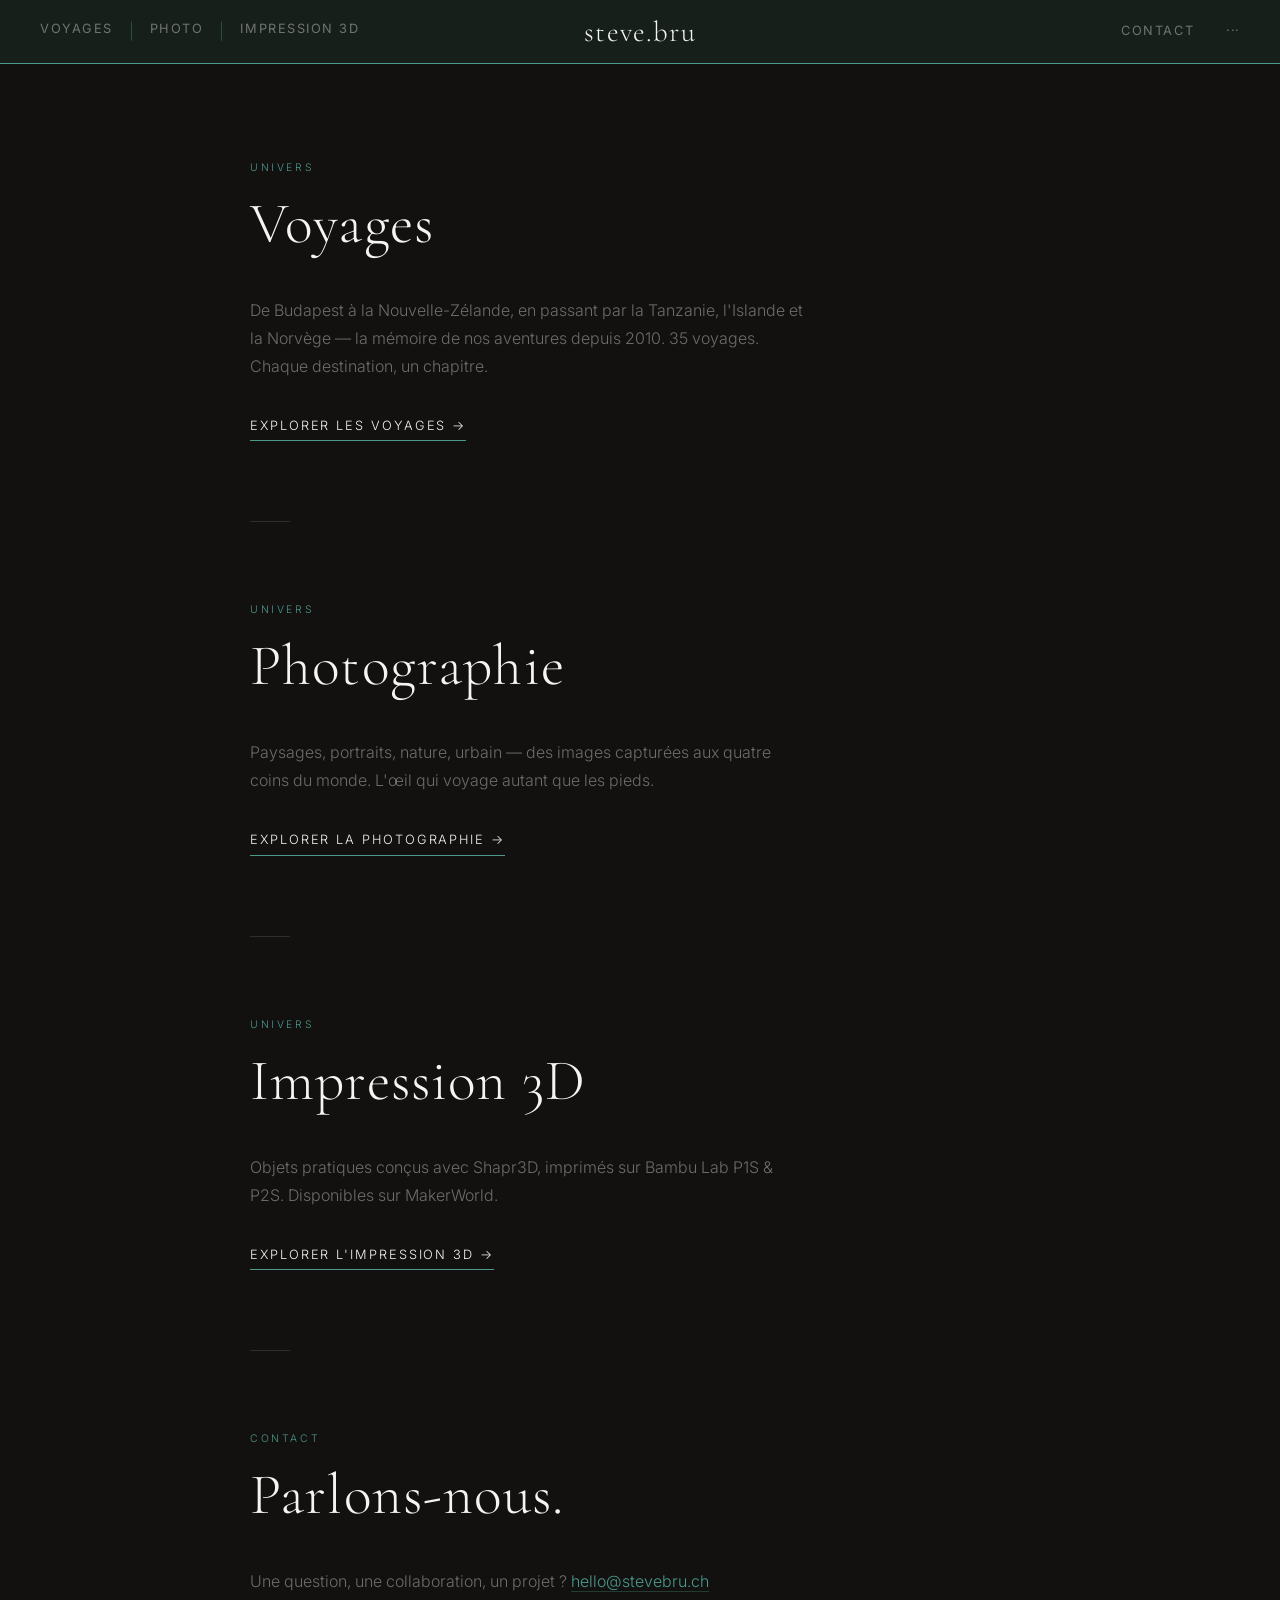
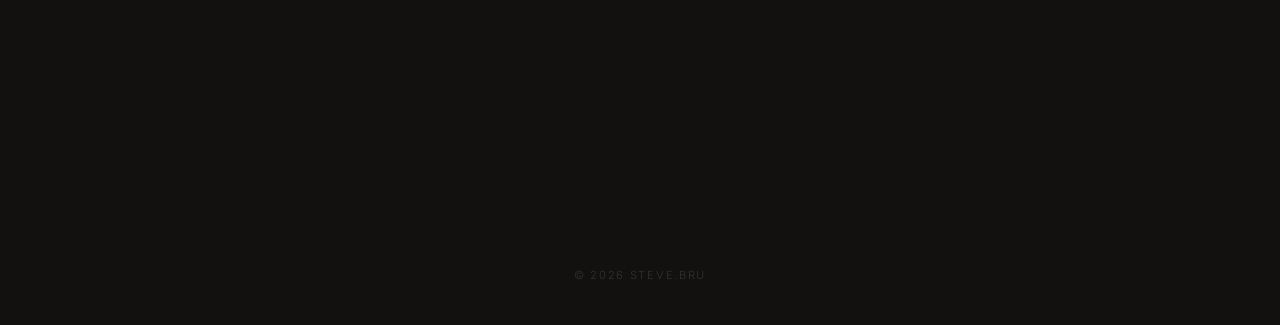
==== index.html @ adacf2bb "fil d'ariane dynamique sur les pages secondaires" ====
<!DOCTYPE html>
<html lang="fr" class="has-intro hide-scrollbar">
<head>
  <meta charset="UTF-8">
  <meta name="viewport" content="width=device-width, initial-scale=1.0">
  <title>steve.bru</title>
  <link rel="preconnect" href="https://fonts.googleapis.com">
  <link rel="preconnect" href="https://fonts.gstatic.com" crossorigin>
  <link href="https://fonts.googleapis.com/css2?family=Cormorant+Garamond:ital,wght@0,300;0,400;0,600;1,300;1,400&family=Inter:wght@300;400;500&display=swap" rel="stylesheet">
  <link rel="stylesheet" href="css/style.css">
</head>
<body>

  <!-- ══════════════════════════════════════════════
       HERO — steve.bru plein écran au chargement
  ══════════════════════════════════════════════ -->
  <div id="hero-screen">
    <div id="scroll-hint">
      <span class="hint-text">Scroll</span>
      <div class="hint-arrow"></div>
    </div>
  </div>

  <!-- ══════════════════════════════════════════════
       NAVBAR - chargée via fetch() depuis components/navbar.html
  ══════════════════════════════════════════════ -->
  <div id="navbar-container"></div>

  <!-- ══════════════════════════════════════════════
       CONTENU PRINCIPAL
  ══════════════════════════════════════════════ -->
  <main id="main-content">

    <!-- ── SECTION : VOYAGES ── -->
    <section class="section" id="voyages">
      <p class="section-label">Univers</p>
      <h2 class="section-title">Voyages</h2>
      <p class="section-body">
        De Budapest à la Nouvelle-Zélande, en passant par la Tanzanie, l'Islande et la Norvège —
        la mémoire de nos aventures depuis 2010. 35 voyages. Chaque destination, un chapitre.
      </p>
      <a href="voyages.html" class="cta-link">Explorer les voyages →</a>
    </section>

    <div class="divider"></div>

    <!-- ── SECTION : PHOTO ── -->
    <section class="section" id="photo">
      <p class="section-label">Univers</p>
      <h2 class="section-title">Photographie</h2>
      <p class="section-body">
        Paysages, portraits, nature, urbain — des images capturées aux quatre coins du monde.
        L'œil qui voyage autant que les pieds.
      </p>
      <a href="photo.html" class="cta-link">Explorer la photographie →</a>
    </section>

    <div class="divider"></div>

    <!-- ── SECTION : 3D ── -->
    <section class="section" id="impression3d">
      <p class="section-label">Univers</p>
      <h2 class="section-title">Impression 3D</h2>
      <p class="section-body">
        Objets pratiques conçus avec Shapr3D, imprimés sur Bambu Lab P1S &amp; P2S.
        Disponibles sur MakerWorld.
      </p>
      <a href="impression3d.html" class="cta-link">Explorer l'impression 3D →</a>
    </section>

    <div class="divider"></div>

    <!-- ── SECTION : CONTACT ── -->
    <section class="section" id="contact">
      <p class="section-label">Contact</p>
      <h2 class="section-title">Parlons-nous.</h2>
      <p class="section-body">
        Une question, une collaboration, un projet ?
        <a href="mailto:hello@stevebru.ch" class="mail-link">hello@stevebru.ch</a>
      </p>
    </section>

  </main>

  <!-- ── FOOTER ── -->
  <footer id="site-footer">
    <span>© 2026 steve.bru</span>
  </footer>

  <script src="js/navbar.js"></script>
  <script src="js/main.js"></script>
</body>
</html>
---- css/style.css ----
/* ══════════════════════════════════════════════════════
   steve.bru — style.css
   Design : fond anthracite #12110f · bleu pétrole #4a9a8e · blanc cassé #f5f4f0
   Typo   : Cormorant Garamond (titres) · Inter (texte)
══════════════════════════════════════════════════════ */

/* ── VARIABLES ── */
:root {
  --bg:           #12110f;
  --border:       rgba(255,255,255,0.12);
  --accent:       #4a9a8e;
  --text:         #f5f4f0;
  --muted:        rgba(245,244,240,0.4);
  --font-display: 'Cormorant Garamond', Georgia, serif;
  --font-body:    'Inter', system-ui, sans-serif;
  --nav-h:        64px;
  --transition:   0.55s cubic-bezier(0.22, 1, 0.36, 1);
}

/* ── RESET ── */
*, *::before, *::after {
  box-sizing: border-box;
  margin: 0;
  padding: 0;
}

html {
  scroll-behavior: smooth;
  scroll-padding-top: var(--nav-h);
  /* overflow: hidden; */ /* Cache temporairement la scrollbar durant l'animation initiale sur l'arrivée sur index.html */
}

html.has-intro {
  overflow: hidden;
}

body {
  background: var(--bg);
  color: var(--text);
  font-family: var(--font-body);
  font-weight: 300;
  line-height: 1.6;
  overflow-y: scroll
}

a {
  color: inherit;
  text-decoration: none;
}

/* Scrollbar toujours présente, colorée comme le fond — invisible mais occupe l'espace */
::-webkit-scrollbar {
   /* Largeur de la scrollbar */
  width: 10px;
}

/* Fond de la scrollbar */
/*::-webkit-scrollbar-track {
  background: var(--bg);
  border-radius: 4px;
}*/

/* Poignée de défilement */
::-webkit-scrollbar-thumb {
  background: var(--accent);
  /*border-radius: 4 px;*/
}

/* Poignée de Flèches haut/bas  */
/*::-webkit-scrollbar-button {
  background: color-mix(in srgb, var(--bg) 30%, white 70%);
  height: 12px;
}*/


/* ══════════════════════════════════════════════════════
   HERO SCREEN — état initial plein écran
══════════════════════════════════════════════════════ */

#hero-screen {
  background: var(--bg);
  position: fixed;
  inset: 0;
  z-index: 100;
  display: flex;
  align-items: center;
  justify-content: center;
  pointer-events: none;
  transition: opacity 0.3s ease, visibility 0.3s ease;
}

#hero-screen.done {
  opacity: 0;
  visibility: hidden;
  pointer-events: none;
}


/* ══════════════════════════════════════════════════════
   LOGO HERO — le grand steve.bru central
   Le logo est toujours en position fixed, centré sur la
   fenêtre. Il ne participe jamais au flux flex de la navbar.
   C'est le placeholder #nav-logo-placeholder qui occupe
   sa place dans le flex pour les calculs de layout.
══════════════════════════════════════════════════════ */

#site-logo {
  font-family: var(--font-display);
  font-weight: 300;
  font-size: clamp(4rem, 12vw, 8rem);
  letter-spacing: 0.04em;
  color: var(--text);
  cursor: default;
  user-select: none;
  white-space: nowrap;
  text-decoration: none;

  /* Position initiale : centré dans la page */
  position: fixed;
  top: 50vh;
  left: 50%;
  transform: translate(-50%, -50%);
  z-index: 200;

  /* Apparition en fondu du steve.bru */
  animation: fadeIn 1.2s ease forwards;

  transition:
    font-size var(--transition),
    top var(--transition),
    left var(--transition),
    transform var(--transition);
}

/* État après scroll : dans la navbar — taille fixe, jamais modifiée */
#site-logo.in-nav {
  font-size: 1.8rem;
  top: calc(var(--nav-h) / 2);
  left: 50%;
  transform: translate(-50%, -50%);
  cursor: pointer;
}

/* Placeholder invisible — même taille que le logo in-nav,
   occupe l'espace dans le flexbox à la place du logo fixed */
#nav-logo-placeholder {
  font-family: var(--font-display);
  font-size: 1.8rem;
  letter-spacing: 0.04em;
  white-space: nowrap;
  visibility: hidden;
  pointer-events: none;
  /* Même contenu que le logo — défini par JS */
}

@keyframes fadeIn {
  from { opacity: 0; }
  to   { opacity: 1; }
}


/* ══════════════════════════════════════════════════════
   SCROLL HINT
══════════════════════════════════════════════════════ */

#scroll-hint {
  position: fixed;
  bottom: 40px;
  left: 50%;
  transform: translateX(-50%);
  z-index: 201;
  display: flex;
  flex-direction: column;
  align-items: center;
  gap: 8px;
  opacity: 1;
  transition: opacity 0.3s;
}

#scroll-hint.hidden {
  opacity: 0;
  pointer-events: none;
}

.hint-text {
  font-size: 0.65rem;
  letter-spacing: 0.2em;
  text-transform: uppercase;
  color: var(--muted);
}

.hint-arrow {
  width: 1px;
  height: 32px;
  background: linear-gradient(to bottom, var(--accent), transparent);
  animation: arrowPulse 1.6s ease-in-out infinite;
}

@keyframes arrowPulse {
  0%, 100% { opacity: 0.3; transform: scaleY(1); }
  50%       { opacity: 1;   transform: scaleY(1.15); }
}


/* ══════════════════════════════════════════════════════
   NAVBAR
   3 états gérés par JS :
   1. Normal  : tout sur une ligne (nav-left | placeholder | nav-right)
   2. Stacked : liens sur 2 lignes (logo ligne 1, liens ligne 2)
   3. Compact : hamburger uniquement (mobile ou très étroit)
══════════════════════════════════════════════════════ */

#navbar {
  position: fixed;
  top: 0;
  left: 0;
  right: 0;
  height: var(--nav-h);
  z-index: 150;
  display: flex;
  align-items: center;
  justify-content: space-between;
  padding: 0 40px;
  background: transparent;
  border-bottom: 1px solid transparent;
  transition: background var(--transition), border-color var(--transition), height var(--transition);
}

#navbar.scrolled {
  background: rgba(74,154,142,0.1);
  border-bottom-color: var(--accent);
  backdrop-filter: blur(1px);
  -webkit-backdrop-filter: blur(5px);
}

.nav-left,
.nav-right {
  display: flex;
  gap: 32px;
  opacity: 0;
  transition: opacity 0.55s ease;
}

.nav-left.visible,
.nav-right.visible {
  opacity: 1;
}

.nav-link {
  font-family: var(--font-body);
  font-size: 0.8rem;
  font-weight: 400;
  letter-spacing: 0.12em;
  text-transform: uppercase;
  color: var(--muted);
  transition: color 0.2s;
}

/* Lien actif : hover, ou page en cours (défini par JS) */
.nav-link:hover,
.nav-link.active {
  color: var(--text);
}

.nav-sep {
  color: var(--accent);
  opacity: 0.4;
  margin: 0 -16px;
}

.nav-more {
  letter-spacing: 0.05em;
}

/* Hamburger — caché par défaut */
.hamburger {
  display: none;
  flex-direction: column;
  gap: 5px;
  background: none;
  border: none;
  cursor: pointer;
  padding: 4px;
  opacity: 0;
  transition: opacity 0.4s ease 0.3s;
}

.hamburger.visible {
  opacity: 1;
}

.hamburger span {
  display: block;
  width: 22px;
  height: 1px;
  background: var(--text);
  transition: transform 0.3s, opacity 0.3s;
}


/* ══════════════════════════════════════════════════════
   ÉTAT STACKED — liens sur 2 lignes
   Déclenché par JS quand nav-left chevauche le placeholder.
   La navbar passe en flex-wrap, le placeholder prend toute
   la largeur sur la ligne 1 (logo flotte par-dessus centré),
   nav-left et nav-right se retrouvent sur la ligne 2.
══════════════════════════════════════════════════════ */

#navbar.stacked {
  flex-wrap: wrap;
  height: auto;
  min-height: var(--nav-h);
  padding: 14px 40px;
  row-gap: 10px;
  align-items: center;
}

/* Le placeholder occupe toute la largeur → force le saut de ligne */
#navbar.stacked #nav-logo-placeholder {
  width: 100%;
  height: calc(var(--nav-h) / 2 - 10px);
  flex-basis: 100%;
}

#navbar.stacked .nav-left {
  flex: 1;
  flex-basis: auto;
}

#navbar.stacked .nav-right {
  flex: 1;
  justify-content: flex-end;
}


/* ══════════════════════════════════════════════════════
   ÉTAT COMPACT — hamburger uniquement
   Déclenché par JS quand même le stacked ne suffit plus.
   Le logo reste centré, les liens sont cachés.
══════════════════════════════════════════════════════ */

#navbar.compact .nav-left,
#navbar.compact .nav-right,
#navbar.compact #nav-logo-placeholder {
  display: none;
}

#navbar.compact .hamburger {
  display: flex;
  opacity: 1;
}


/* ══════════════════════════════════════════════════════
   MENU MOBILE PLEIN ÉCRAN
══════════════════════════════════════════════════════ */

.mobile-menu {
  position: fixed;
  inset: 0;
  z-index: 300;
  background: var(--bg);
  display: flex;
  flex-direction: column;
  align-items: center;
  justify-content: center;
  gap: 32px;
  opacity: 0;
  visibility: hidden;
  transition: opacity 0.35s ease, visibility 0.35s ease;
}

.mobile-menu.open {
  opacity: 1;
  visibility: visible;
}

.mobile-menu-close {
  position: absolute;
  top: 24px;
  right: 28px;
  background: none;
  border: none;
  color: var(--muted);
  font-size: 1.4rem;
  cursor: pointer;
  transition: color 0.2s;
}

.mobile-menu-close:hover {
  color: var(--text);
}

.mobile-nav {
  display: flex;
  flex-direction: column;
  align-items: center;
  gap: 24px;
}

.mobile-link {
  font-family: var(--font-display);
  font-size: 2.4rem;
  font-weight: 300;
  letter-spacing: 0.06em;
  color: var(--text);
  transition: color 0.2s;
}

.mobile-link:hover {
  color: var(--accent);
}

.mobile-link--secondary {
  font-size: 1.1rem;
  color: var(--muted);
  letter-spacing: 0.15em;
  text-transform: uppercase;
  font-family: var(--font-body);
}

.mobile-divider {
  width: 40px;
  height: 1px;
  background: var(--border);
  margin: 8px 0;
}


/* ══════════════════════════════════════════════════════
   CONTENU PRINCIPAL
══════════════════════════════════════════════════════ */

#main-content {
  padding-top: calc(var(--nav-h) + 16px);
  max-width: 860px;
  margin: 0 auto;
  padding-left: 40px;
  padding-right: 40px;
  padding-bottom: 120px;
  opacity: 0;
  transition: opacity 0.55s ease;
}

#main-content.revealed {
  opacity: 1;
}

.section {
  padding: 80px 0;
  transition: opacity 0.4s ease;
}

/* Section inactive — assombrie au hover d'une autre section */
.section.dim {
  opacity: 0.25;
}

.section-label {
  font-family: var(--font-body);
  font-size: 0.65rem;
  letter-spacing: 0.25em;
  text-transform: uppercase;
  color: var(--accent);
  margin-bottom: 16px;
}

.section-title {
  font-family: var(--font-display);
  font-size: clamp(2.2rem, 5vw, 3.6rem);
  font-weight: 300;
  letter-spacing: 0.02em;
  line-height: 1.1;
  color: var(--text);
  margin-bottom: 40px;
}

.section-body {
  font-size: 1rem;
  line-height: 1.75;
  color: var(--muted);
  max-width: 560px;
  margin-bottom: 32px;
}

.cta-link {
  display: inline-block;
  font-family: var(--font-body);
  font-size: 0.8rem;
  letter-spacing: 0.15em;
  text-transform: uppercase;
  color: var(--text);
  border-bottom: 1px solid var(--accent);
  padding-bottom: 4px;
  transition: color 0.2s, border-color 0.2s;
}

.cta-link:hover {
  color: var(--accent);
}

.cta-link--soon {
  color: var(--muted);
  border-bottom-color: transparent;
  cursor: default;
  font-size: 0.75rem;
}

.mail-link {
  color: var(--accent);
  border-bottom: 1px solid rgba(74,154,142,0.3);
  transition: border-color 0.2s;
}

.mail-link:hover {
  border-bottom-color: var(--accent);
}

.divider {
  width: 40px;
  height: 1px;
  background: var(--border);
  margin: 0;
}


/* ══════════════════════════════════════════════════════
   FOOTER
══════════════════════════════════════════════════════ */

#site-footer {
  text-align: center;
  padding: 40px;
  font-size: 0.7rem;
  letter-spacing: 0.15em;
  text-transform: uppercase;
  color: rgba(245,244,240,0.15);
}


/* ══════════════════════════════════════════════════════
   RESPONSIVE — MOBILE (< 680px)
   Le media query gère le vrai mobile uniquement.
   Les états stacked et compact sont gérés par JS.
══════════════════════════════════════════════════════ */

@media (max-width: 680px) {

  #navbar {
    padding: 0 24px;
    height: var(--nav-h);
  }

  .nav-left,
  .nav-right {
    display: none;
  }

  #nav-logo-placeholder {
    display: none;
  }

  .hamburger {
    display: flex;
    opacity: 1;
  }

  /* Le logo garde toujours 1.8rem — pas de réduction sur mobile */
  #site-logo.in-nav {
    font-size: 1.8rem;
    top: calc(var(--nav-h) / 2);
    left: 50%;
    transform: translate(-50%, -50%);
  }

  #site-logo {
    font-size: clamp(2.8rem, 15vw, 4.5rem);
  }

  #main-content {
    padding-left: 24px;
    padding-right: 24px;
  }
}
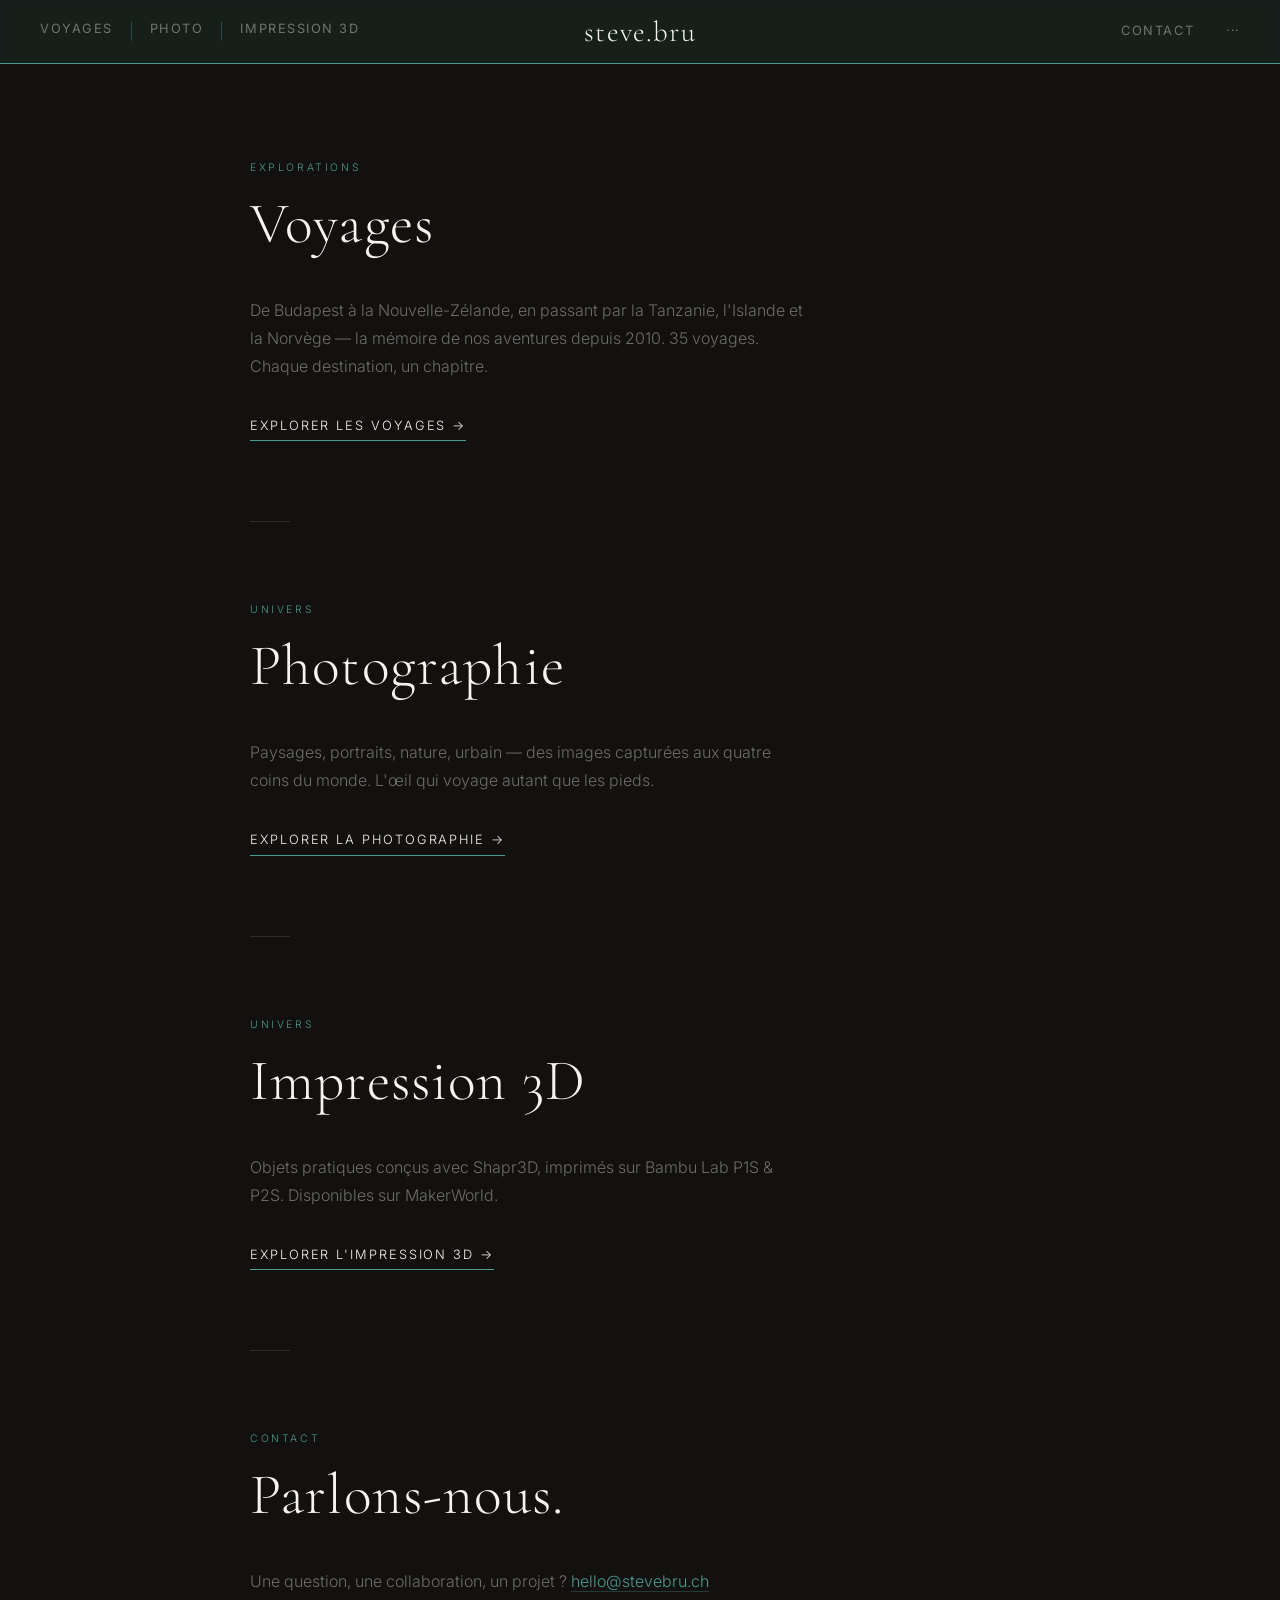
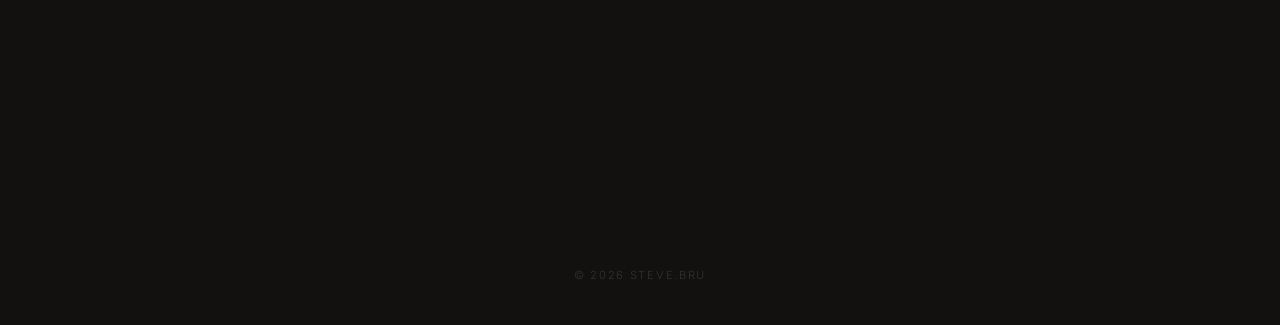
==== commit c06ebc0d: "labels sections : Explorations sur voyages, suppression sur pages secondaires" ====
--- a/index.html
+++ b/index.html
@@ -33,7 +33,7 @@
 
     <!-- ── SECTION : VOYAGES ── -->
     <section class="section" id="voyages">
-      <p class="section-label">Univers</p>
+      <p class="section-label">Explorations</p>
       <h2 class="section-title">Voyages</h2>
       <p class="section-body">
         De Budapest à la Nouvelle-Zélande, en passant par la Tanzanie, l'Islande et la Norvège —
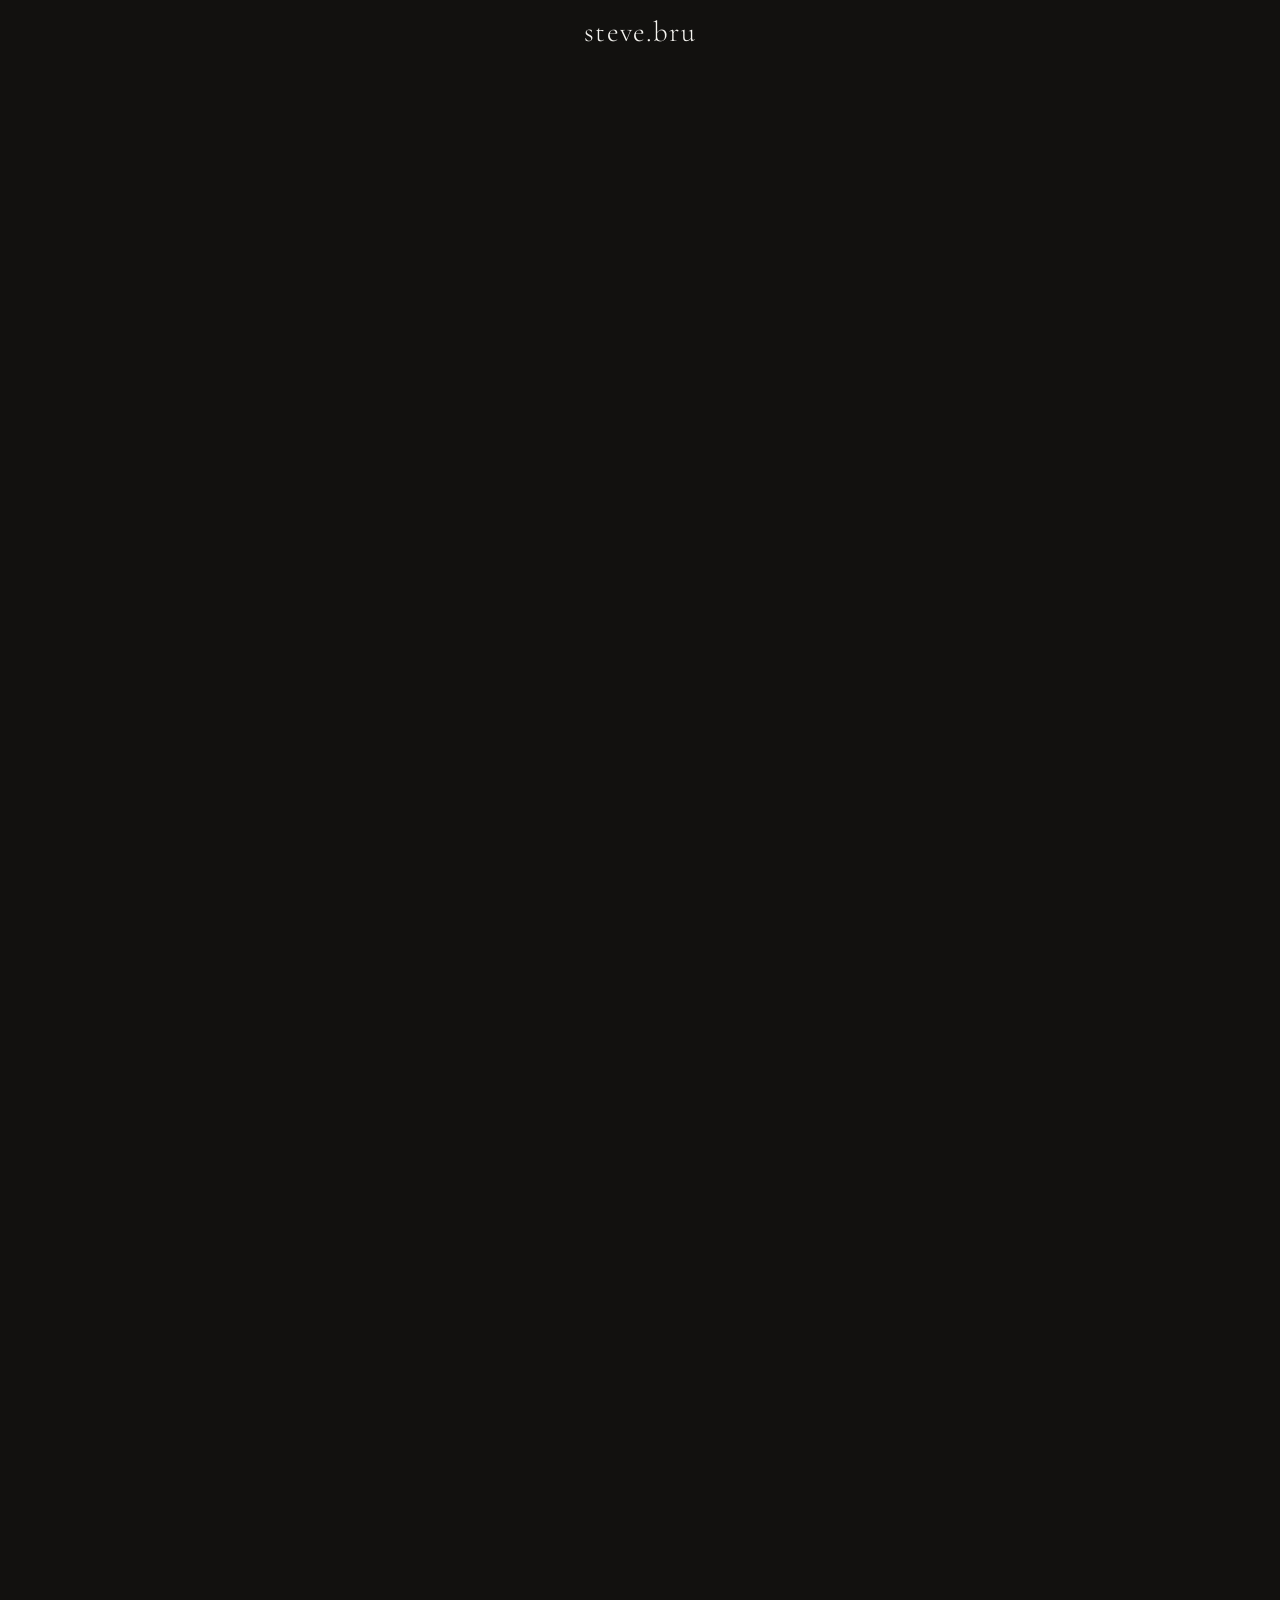
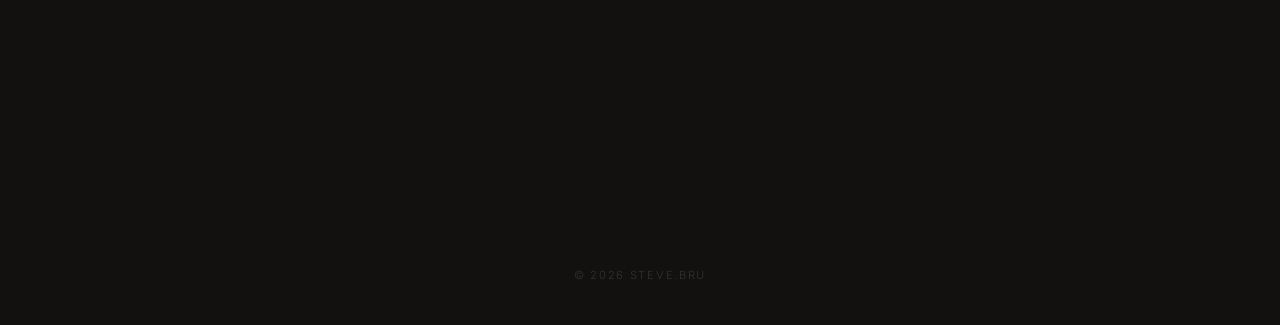
==== commit a0cf1005: "theme-color iOS : navbar couleur autour de la Dynamic Island" ====
--- a/index.html
+++ b/index.html
@@ -3,11 +3,13 @@
 <head>
   <meta charset="UTF-8">
   <meta name="viewport" content="width=device-width, initial-scale=1.0">
+  <meta name="theme-color" content="#162220">
   <title>steve.bru</title>
   <link rel="preconnect" href="https://fonts.googleapis.com">
   <link rel="preconnect" href="https://fonts.gstatic.com" crossorigin>
   <link href="https://fonts.googleapis.com/css2?family=Cormorant+Garamond:ital,wght@0,300;0,400;0,600;1,300;1,400&family=Inter:wght@300;400;500&display=swap" rel="stylesheet">
   <link rel="stylesheet" href="css/style.css">
+  
 </head>
 <body>
 
--- a/css/style.css
+++ b/css/style.css
@@ -6,7 +6,7 @@
 
 /* ── VARIABLES ── */
 :root {
-  --bg:           #12110f;
+  --bg:           #12110f; /* #1a1917 plus clair, peut aller */
   --border:       rgba(255,255,255,0.12);
   --accent:       #4a9a8e;
   --text:         #f5f4f0;
@@ -15,6 +15,8 @@
   --font-body:    'Inter', system-ui, sans-serif;
   --nav-h:        64px;
   --transition:   0.55s cubic-bezier(0.22, 1, 0.36, 1);
+  --content-width:   1100px;  /* Largeur max du contenu sur toutes les pages */
+  --content-padding: 40px;    /* Marge gauche/droite — modifier ici = change partout */
 }
 
 /* ── RESET ── */
@@ -87,6 +89,7 @@
   justify-content: center;
   pointer-events: none;
   transition: opacity 0.3s ease, visibility 0.3s ease;
+
 }
 
 #hero-screen.done {
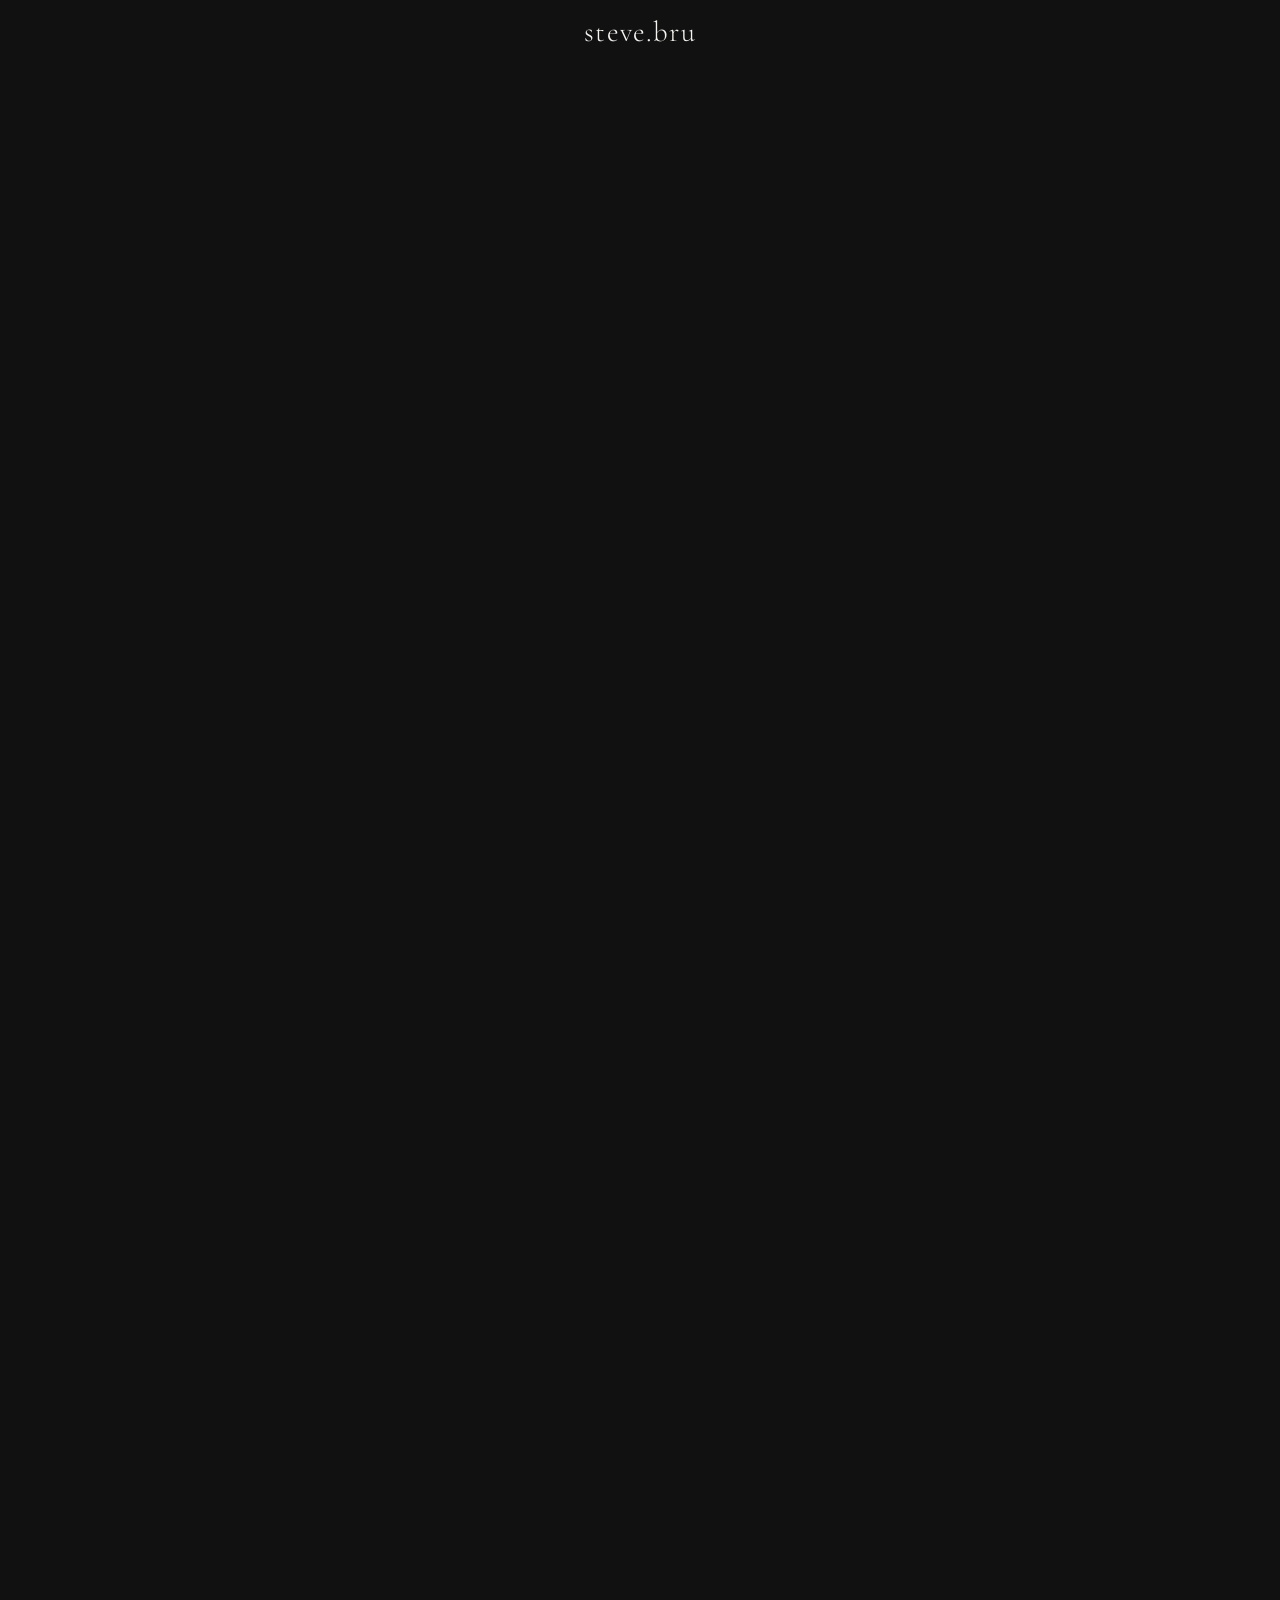
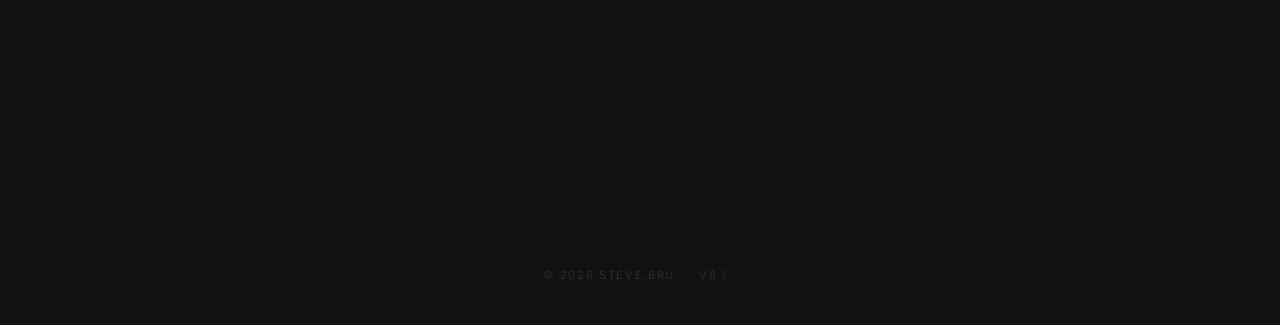
==== commit b543adb4: "Footer : ajout numéro de version v8.1" ====
--- a/index.html
+++ b/index.html
@@ -87,6 +87,7 @@
   <!-- ── FOOTER ── -->
   <footer id="site-footer">
     <span>© 2026 steve.bru</span>
+    <span class="footer-version">v8.1</span>
   </footer>
 
   <script src="js/navbar.js"></script>
--- a/css/style.css
+++ b/css/style.css
@@ -6,9 +6,11 @@
 
 /* ── VARIABLES ── */
 :root {
-  --bg:           #12110f; /* #1a1917 plus clair, peut aller */
+  --bg:           #12110F;  /* Original - tire sur le brun */
+   --bg:           #111111;  /* 100% gris */
   --border:       rgba(255,255,255,0.12);
   --accent:       #4a9a8e;
+  --gold:         #c9a96e;
   --text:         #f5f4f0;
   --muted:        rgba(245,244,240,0.4);
   --font-display: 'Cormorant Garamond', Georgia, serif;
@@ -42,7 +44,8 @@
   font-family: var(--font-body);
   font-weight: 300;
   line-height: 1.6;
-  overflow-y: scroll
+  overflow-y: scroll;
+  scrollbar-gutter: stable; /* Réserve l'espace scrollbar en permanence — évite tout décalage */
 }
 
 a {
@@ -538,6 +541,14 @@
   letter-spacing: 0.15em;
   text-transform: uppercase;
   color: rgba(245,244,240,0.15);
+  display: flex;
+  justify-content: center;
+  gap: 24px;
+}
+
+/* Numéro de version — même style que le copyright */
+.footer-version {
+  color: rgba(245,244,240,0.15);
 }
 
 
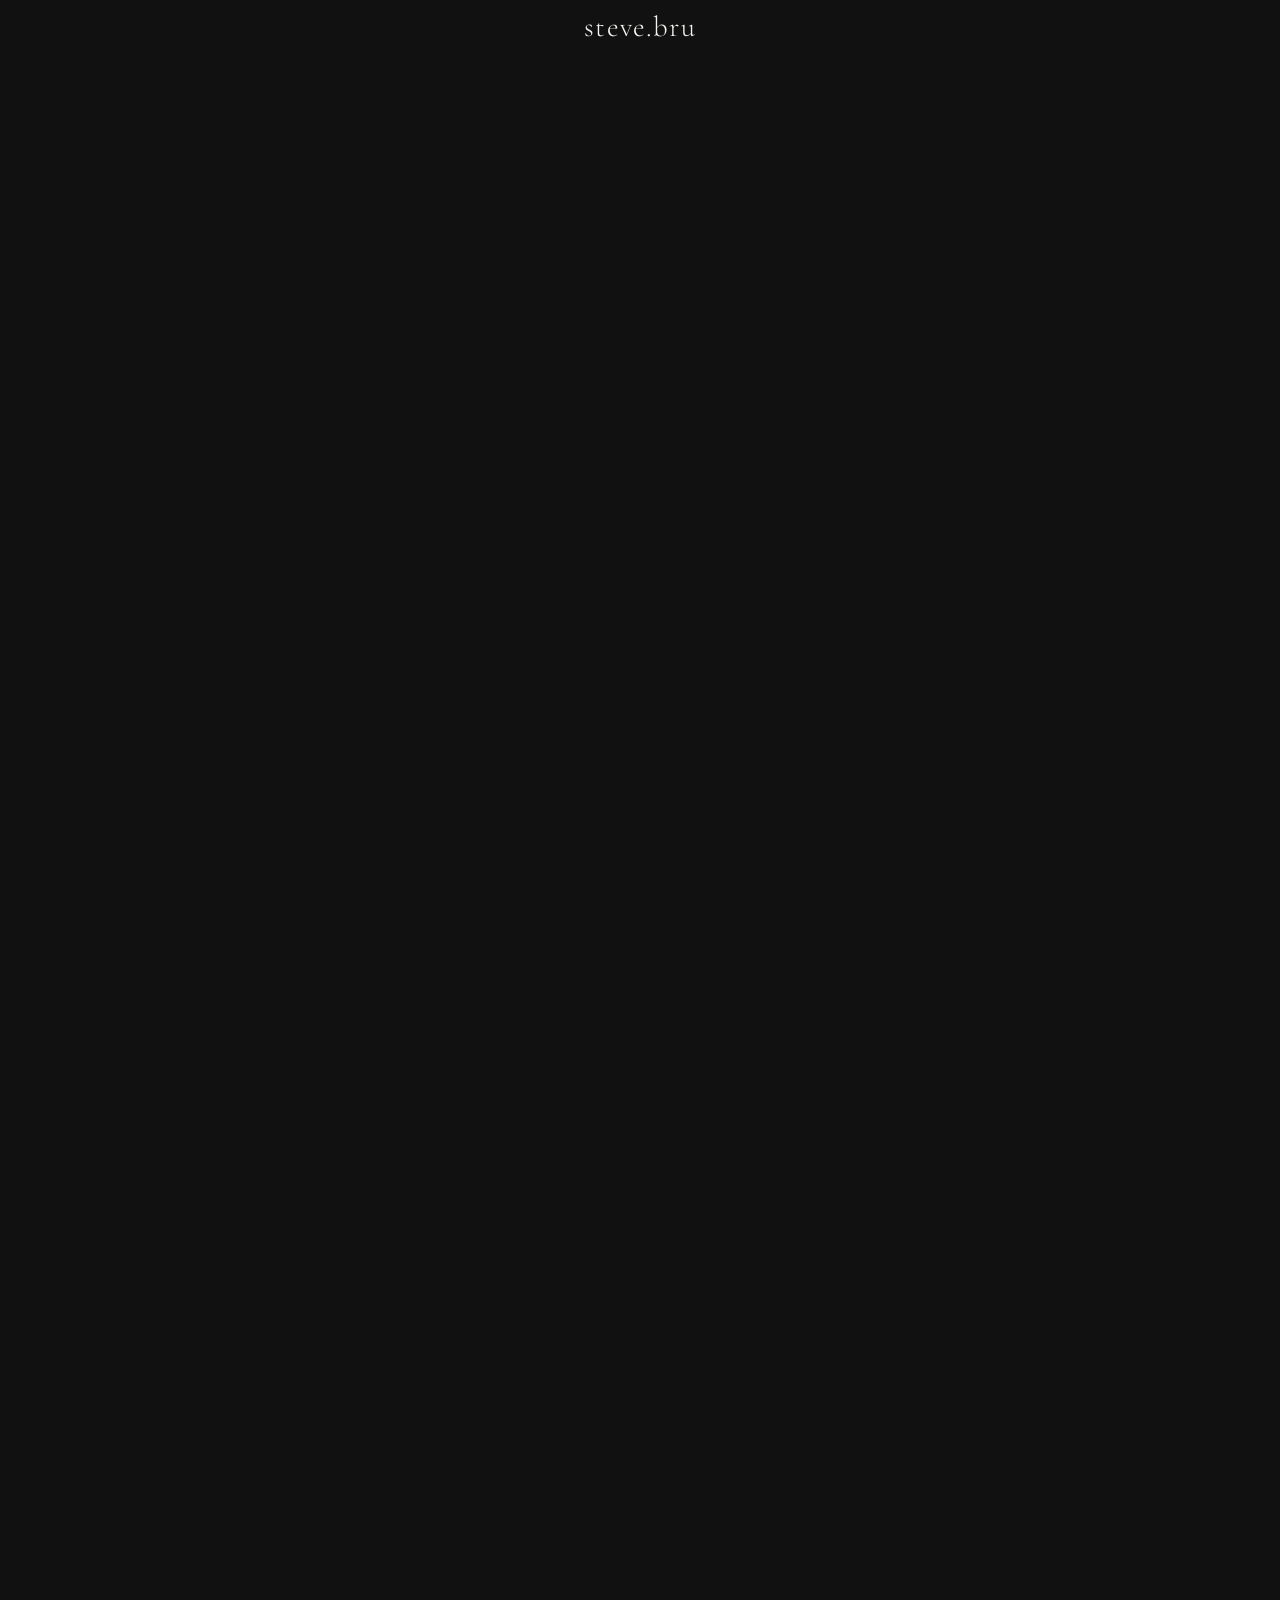
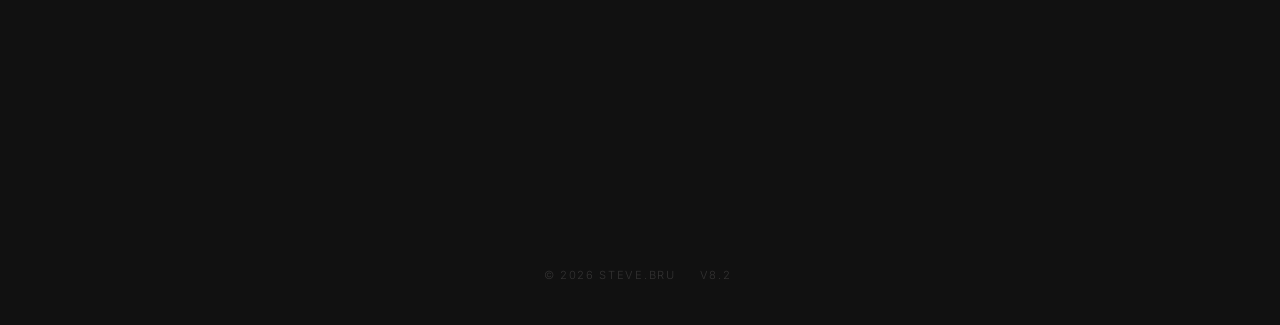
==== commit f8918db6: "P11 v8.2  — cover fixe (grille) + structure & style du hero voyage.html" ====
--- a/index.html
+++ b/index.html
@@ -87,7 +87,7 @@
   <!-- ── FOOTER ── -->
   <footer id="site-footer">
     <span>© 2026 steve.bru</span>
-    <span class="footer-version">v8.1</span>
+    <span class="footer-version">v8.2</span>
   </footer>
 
   <script src="js/navbar.js"></script>
--- a/css/style.css
+++ b/css/style.css
@@ -6,19 +6,23 @@
 
 /* ── VARIABLES ── */
 :root {
-  --bg:           #12110F;  /* Original - tire sur le brun */
-   --bg:           #111111;  /* 100% gris */
-  --border:       rgba(255,255,255,0.12);
-  --accent:       #4a9a8e;
-  --gold:         #c9a96e;
-  --text:         #f5f4f0;
-  --muted:        rgba(245,244,240,0.4);
-  --font-display: 'Cormorant Garamond', Georgia, serif;
-  --font-body:    'Inter', system-ui, sans-serif;
-  --nav-h:        64px;
-  --transition:   0.55s cubic-bezier(0.22, 1, 0.36, 1);
-  --content-width:   1100px;  /* Largeur max du contenu sur toutes les pages */
-  --content-padding: 40px;    /* Marge gauche/droite — modifier ici = change partout */
+  --bg:                     #111111;  /* Gris pur — couleur de fond définitive (tranchée P10) */
+  --border:                 rgba(255,255,255,0.12);
+  --accent:                 #4a9a8e;
+  --gold:                   #c9a96e;
+  --text:                   #f5f4f0;
+  --muted:                  rgba(245,244,240,0.4);
+  --font-display:           'Cormorant Garamond', Georgia, serif;
+  --font-body:              'Inter', system-ui, sans-serif;
+  --nav-h:                  64px;
+  --logo-nudge:             -5px;  /* Compensation du centre optique de Cormorant Garamond
+                                      à 1.8rem — recentre le logo dans la navbar. Source unique
+                                      utilisée partout où le logo est calé (in-nav, mobile, pages
+                                      secondaires). Si tu changes de police/taille → re-mesurer. */
+  --transition:             0.55s cubic-bezier(0.22, 1, 0.36, 1);
+  --content-width:          1100px;  /* Largeur max du contenu sur toutes les pages */
+  --content-padding:        40px;   /* Marge gauche/droite desktop/tablette — modifier ici = change partout */
+  --content-padding-mobile: 20px;   /* Marge gauche/droite mobile  — modifier ici = change partout */
 }
 
 /* ── RESET ── */
@@ -56,7 +60,7 @@
 /* Scrollbar toujours présente, colorée comme le fond — invisible mais occupe l'espace */
 ::-webkit-scrollbar {
    /* Largeur de la scrollbar */
-  width: 10px;
+  width: 5px;
 }
 
 /* Fond de la scrollbar */
@@ -144,6 +148,10 @@
   top: calc(var(--nav-h) / 2);
   left: 50%;
   transform: translate(-50%, -50%);
+  /* Compensation centre optique police — voir --logo-nudge dans :root.
+     translate (propriété individuelle) se compose par-dessus le transform
+     ci-dessus sans le remplacer. */
+  translate: 0 var(--logo-nudge);
   cursor: pointer;
 }
 
@@ -242,6 +250,8 @@
 .nav-left,
 .nav-right {
   display: flex;
+  align-items: center; /* Centre liens ET séparateurs sur le même axe vertical —
+                          sinon le séparateur │, plus haut, décale l'alignement */
   gap: 32px;
   opacity: 0;
   transition: opacity 0.55s ease;
@@ -316,9 +326,15 @@
   flex-wrap: wrap;
   height: auto;
   min-height: var(--nav-h);
-  padding: 14px 40px;
-  row-gap: 10px;
+  padding: 14px var(--content-padding);
+  row-gap: 25px; /* Espace entre steve.bru et les liens dans la navbar, lorsqu'ils sont sur 2 lignes */
   align-items: center;
+}
+
+@media (max-width: 680px) {
+  #navbar.stacked {
+    padding: 14px var(--content-padding-mobile);
+  }
 }
 
 /* Le placeholder occupe toute la largeur → force le saut de ligne */
@@ -328,12 +344,21 @@
   flex-basis: 100%;
 }
 
+/* order : place le placeholder (logo) en premier visuellement (ligne 1),
+   puis nav-left et nav-right ensemble sur la ligne 2 — indépendamment de
+   l'ordre HTML. flex-wrap + placeholder à 100% forcent le saut de ligne. */
+#navbar.stacked #nav-logo-placeholder {
+  order: 1;
+}
+
 #navbar.stacked .nav-left {
+  order: 2;
   flex: 1;
   flex-basis: auto;
 }
 
 #navbar.stacked .nav-right {
+  order: 3;
   flex: 1;
   justify-content: flex-end;
 }
@@ -441,8 +466,8 @@
   padding-top: calc(var(--nav-h) + 16px);
   max-width: 860px;
   margin: 0 auto;
-  padding-left: 40px;
-  padding-right: 40px;
+  padding-left: var(--content-padding);
+  padding-right: var(--content-padding);
   padding-bottom: 120px;
   opacity: 0;
   transition: opacity 0.55s ease;
@@ -561,7 +586,7 @@
 @media (max-width: 680px) {
 
   #navbar {
-    padding: 0 24px;
+    padding: 0 var(--content-padding-mobile);
     height: var(--nav-h);
   }
 
@@ -579,12 +604,15 @@
     opacity: 1;
   }
 
-  /* Le logo garde toujours 1.8rem — pas de réduction sur mobile */
+  /* Le logo garde toujours 1.8rem — pas de réduction sur mobile.
+     translate explicite ici aussi : ce bloc réécrit transform, on rappelle
+     donc la compensation (--logo-nudge) pour rester lisible et autonome. */
   #site-logo.in-nav {
     font-size: 1.8rem;
     top: calc(var(--nav-h) / 2);
     left: 50%;
     transform: translate(-50%, -50%);
+    translate: 0 var(--logo-nudge);
   }
 
   #site-logo {
@@ -592,7 +620,7 @@
   }
 
   #main-content {
-    padding-left: 24px;
-    padding-right: 24px;
-  }
-}
+    padding-left: var(--content-padding-mobile);
+    padding-right: var(--content-padding-mobile);
+  }
+}
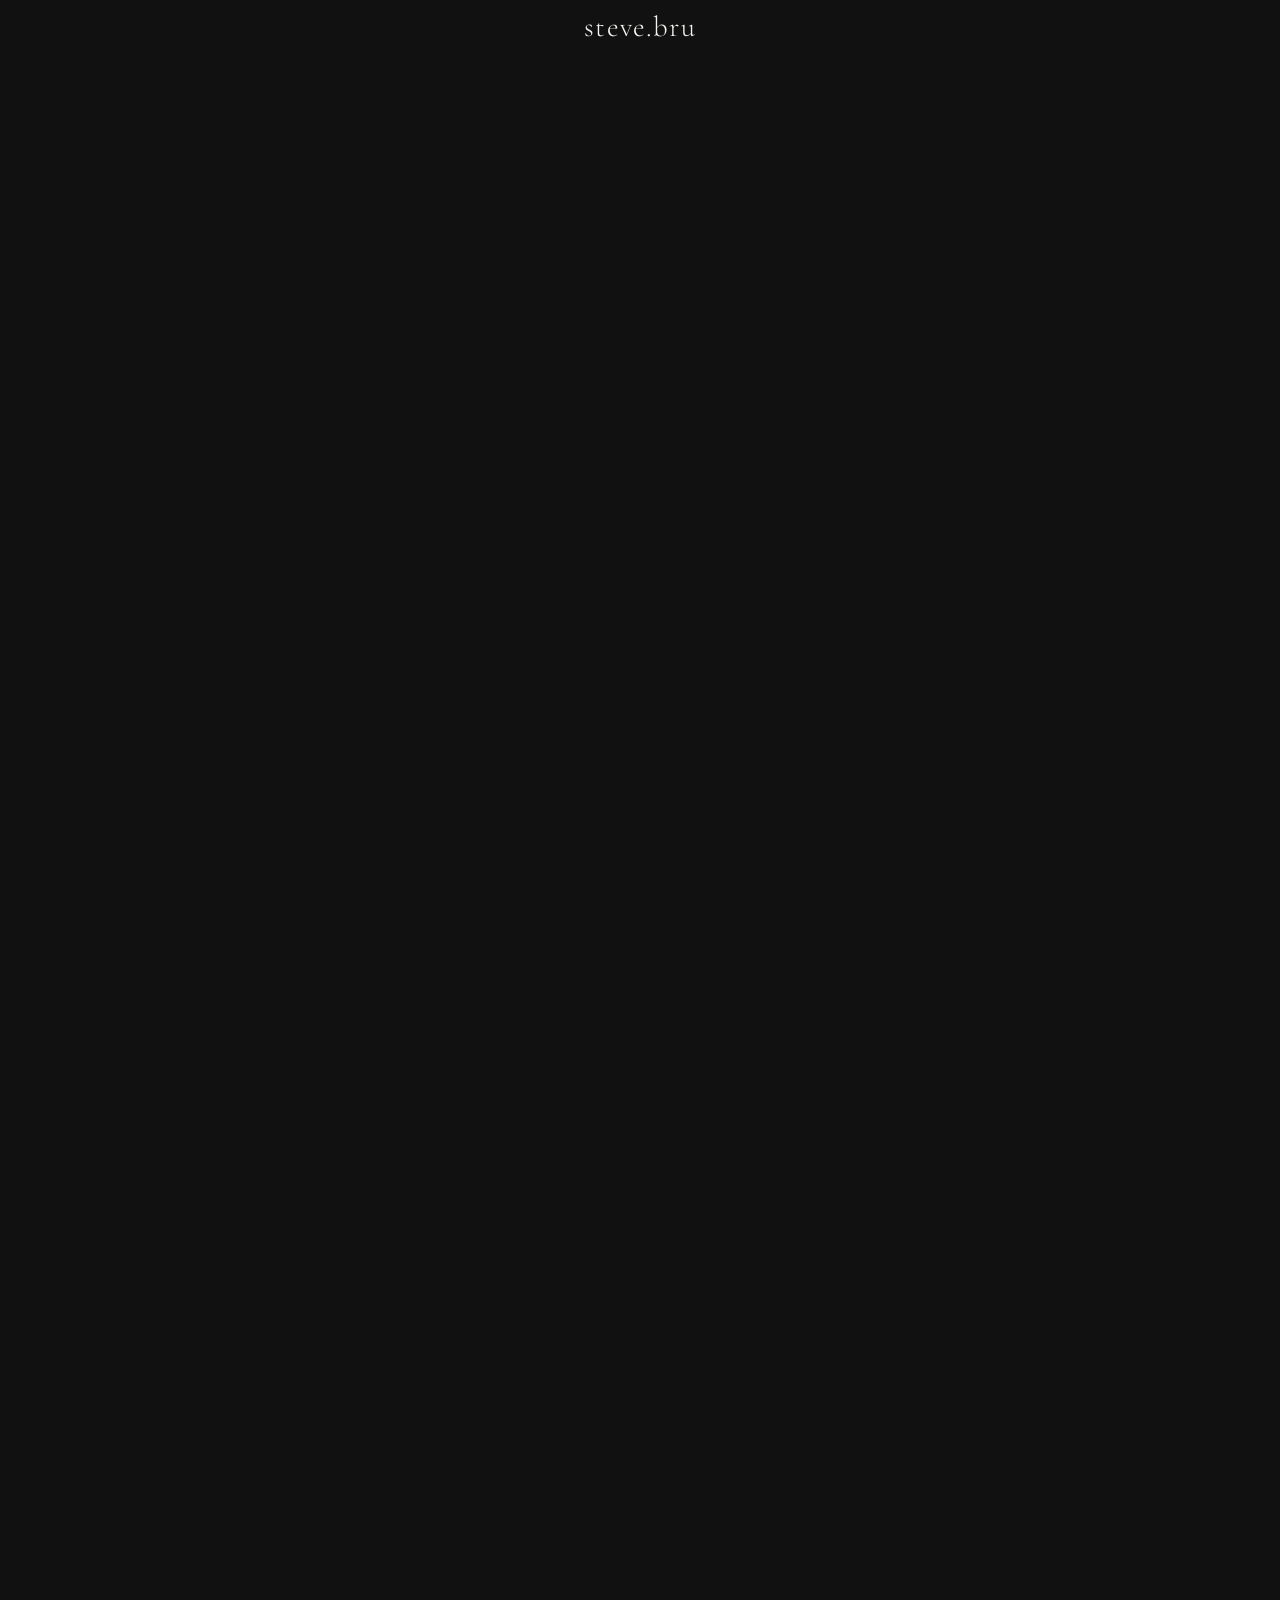
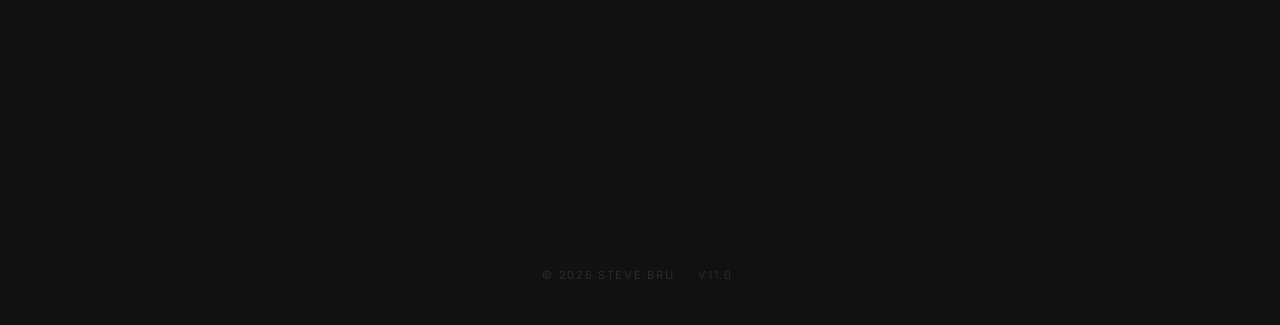
==== commit 9f9f2adb: "Hero pleine largeur voyage.html + cadrage cover_pos" ====
--- a/index.html
+++ b/index.html
@@ -3,7 +3,7 @@
 <head>
   <meta charset="UTF-8">
   <meta name="viewport" content="width=device-width, initial-scale=1.0">
-  <meta name="theme-color" content="#162220">
+  <meta name="theme-color" content="#171F1E">
   <title>steve.bru</title>
   <link rel="preconnect" href="https://fonts.googleapis.com">
   <link rel="preconnect" href="https://fonts.gstatic.com" crossorigin>
@@ -87,7 +87,7 @@
   <!-- ── FOOTER ── -->
   <footer id="site-footer">
     <span>© 2026 steve.bru</span>
-    <span class="footer-version">v8.2</span>
+    <span class="footer-version">v11.0</span>
   </footer>
 
   <script src="js/navbar.js"></script>
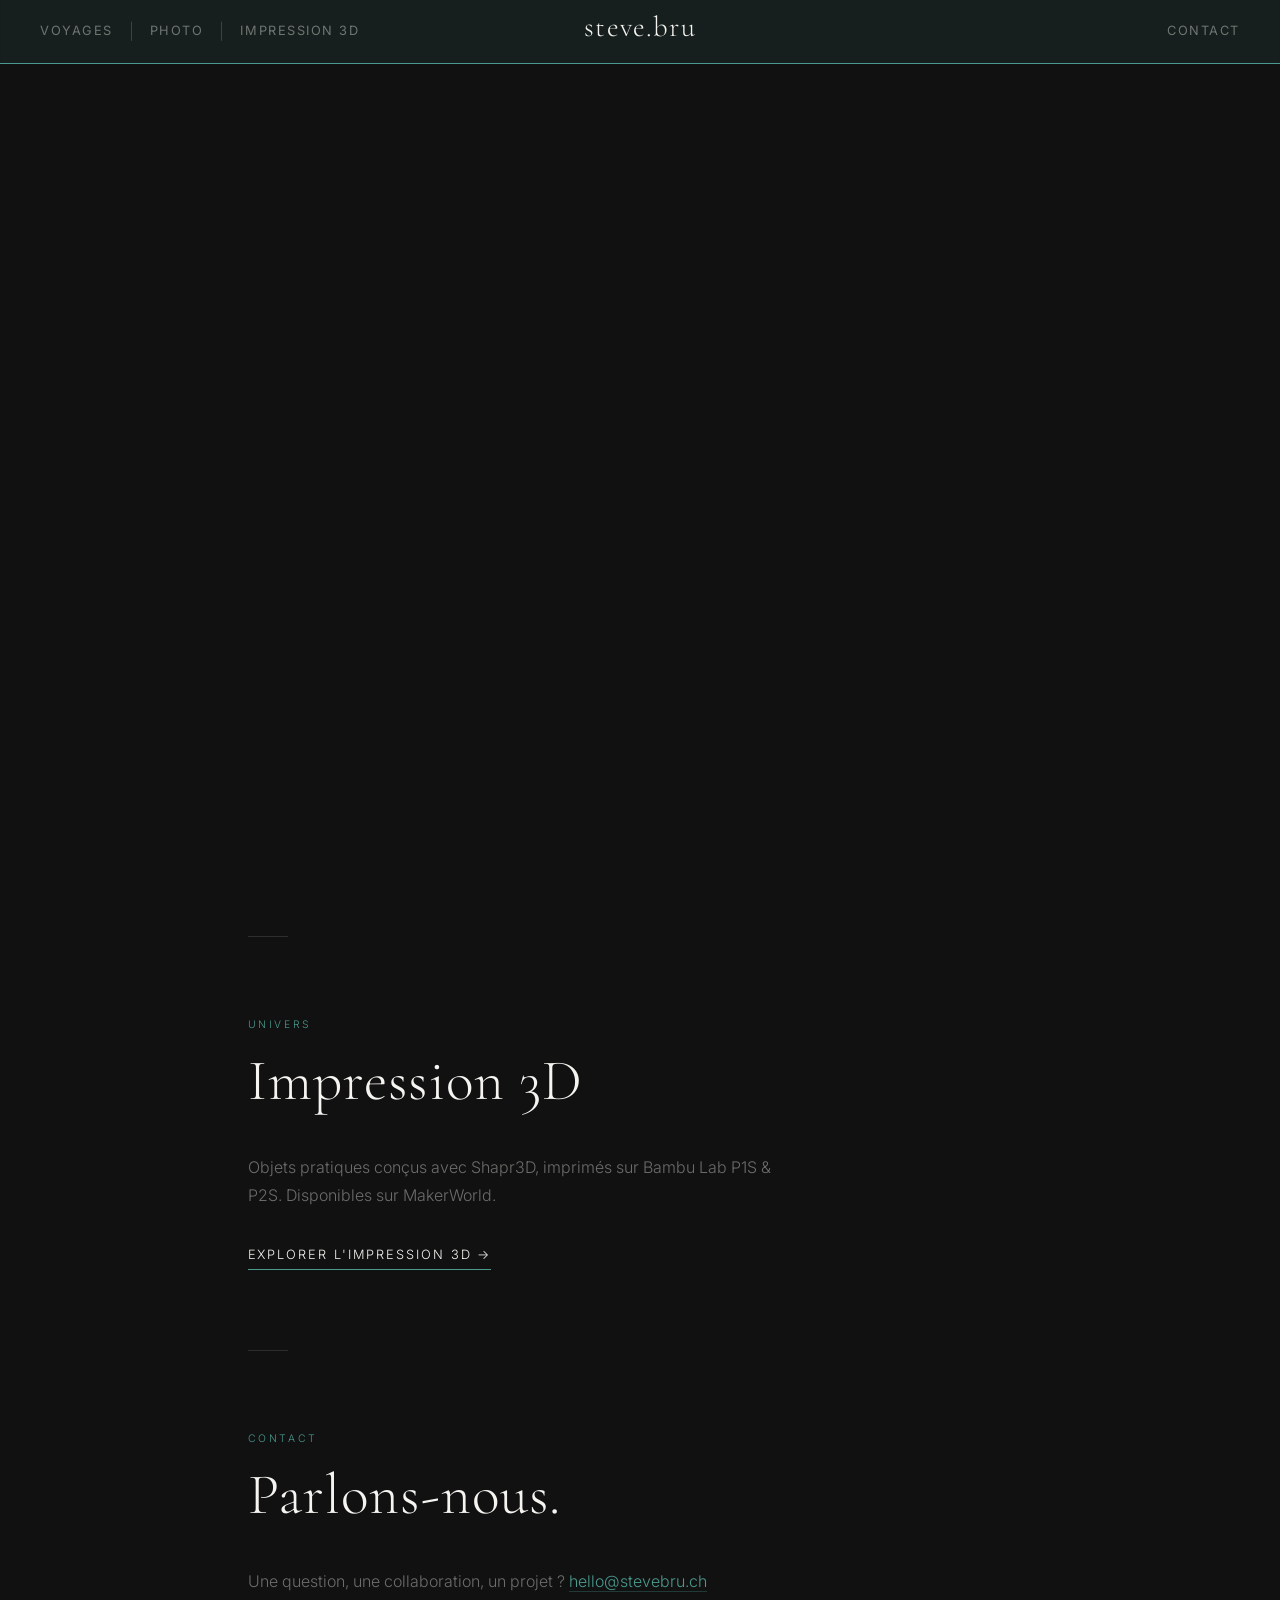
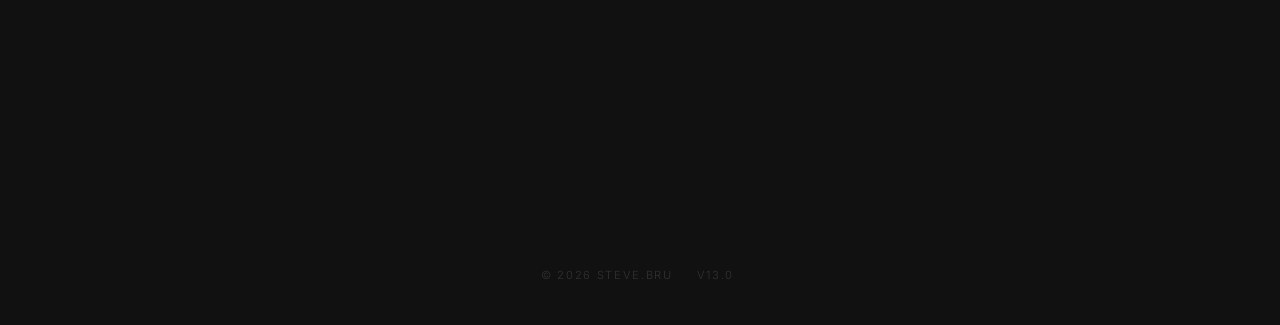
==== commit bc9fa818: "Update footer version from v11.0 to v13.0" ====
--- a/index.html
+++ b/index.html
@@ -87,7 +87,7 @@
   <!-- ── FOOTER ── -->
   <footer id="site-footer">
     <span>© 2026 steve.bru</span>
-    <span class="footer-version">v11.0</span>
+    <span class="footer-version">v13.0</span>
   </footer>
 
   <script src="js/navbar.js"></script>
--- a/css/style.css
+++ b/css/style.css
@@ -6,23 +6,40 @@
 
 /* ── VARIABLES ── */
 :root {
-  --bg:                     #111111;  /* Gris pur — couleur de fond définitive (tranchée P10) */
-  --border:                 rgba(255,255,255,0.12);
-  --accent:                 #4a9a8e;
-  --gold:                   #c9a96e;
-  --text:                   #f5f4f0;
-  --muted:                  rgba(245,244,240,0.4);
-  --font-display:           'Cormorant Garamond', Georgia, serif;
-  --font-body:              'Inter', system-ui, sans-serif;
-  --nav-h:                  64px;
-  --logo-nudge:             -5px;  /* Compensation du centre optique de Cormorant Garamond
+  --bg:                      #111111;  /* Gris pur — couleur de fond définitive (tranchée P10) */
+  --border:                  rgba(255,255,255,0.12);
+  --accent:                  #4a9a8e;
+  --gold:                    #c9a96e;
+  --text:                    #f5f4f0;
+  --muted:                   rgba(245,244,240,0.4);
+  --font-display:            'Cormorant Garamond', Georgia, serif;
+  --font-body:               'Inter', system-ui, sans-serif;
+  --nav-h:                   64px;
+  --logo-nudge:              -5px;  /* Compensation du centre optique de Cormorant Garamond
                                       à 1.8rem — recentre le logo dans la navbar. Source unique
                                       utilisée partout où le logo est calé (in-nav, mobile, pages
                                       secondaires). Si tu changes de police/taille → re-mesurer. */
-  --transition:             0.55s cubic-bezier(0.22, 1, 0.36, 1);
-  --content-width:          1100px;  /* Largeur max du contenu sur toutes les pages */
-  --content-padding:        40px;   /* Marge gauche/droite desktop/tablette — modifier ici = change partout */
-  --content-padding-mobile: 20px;   /* Marge gauche/droite mobile  — modifier ici = change partout */
+  --transition:              0.55s cubic-bezier(0.22, 1, 0.36, 1);
+  /* Ombres portées de texte sur photo (hero, navbar translucide sur photo).
+     Double couche : une nette/serrée (contours) + une large/diffuse (décolle
+     du fond clair). UN SEUL endroit à régler → se propage partout.
+     ───────────────────────────────────────────────────────────────
+     --hero-text-shadow  : textes FINS (fil d'Ariane, badges, liens navbar)
+     --hero-title-shadow : GROS titres (titre du hero)
+     RÉGLAGE : monter les alphas si les photos sont très claires. */
+   
+  /* 3 couches qui se relaient : contour net (fort) → halo moyen → halo large (doux).
+     Protection renforcée SANS tache opaque. Les 2 variables suivent le même schéma
+     d'alphas (0.9 / 0.6 / 0.4), seuls les flous changent selon la taille du texte. */
+  --hero-text-shadow:  0 1px 2px  rgba(0, 0, 0, 0.9),
+                       0 0 6px    rgba(0, 0, 0, 0.6),
+                       0 0 14px   rgba(0, 0, 0, 0.4);
+  --hero-title-shadow: 0 2px 4px  rgba(0, 0, 0, 0.9),
+                       0 0 14px   rgba(0, 0, 0, 0.6),
+                       0 0 30px   rgba(0, 0, 0, 0.4);
+  --content-width:           1100px;  /* Largeur max du contenu sur toutes les pages */
+  --content-padding:         40px;   /* Marge gauche/droite desktop/tablette — modifier ici = change partout */
+  --content-padding-mobile:  20px;   /* Marge gauche/droite mobile  — modifier ici = change partout */
 }
 
 /* ── RESET ── */
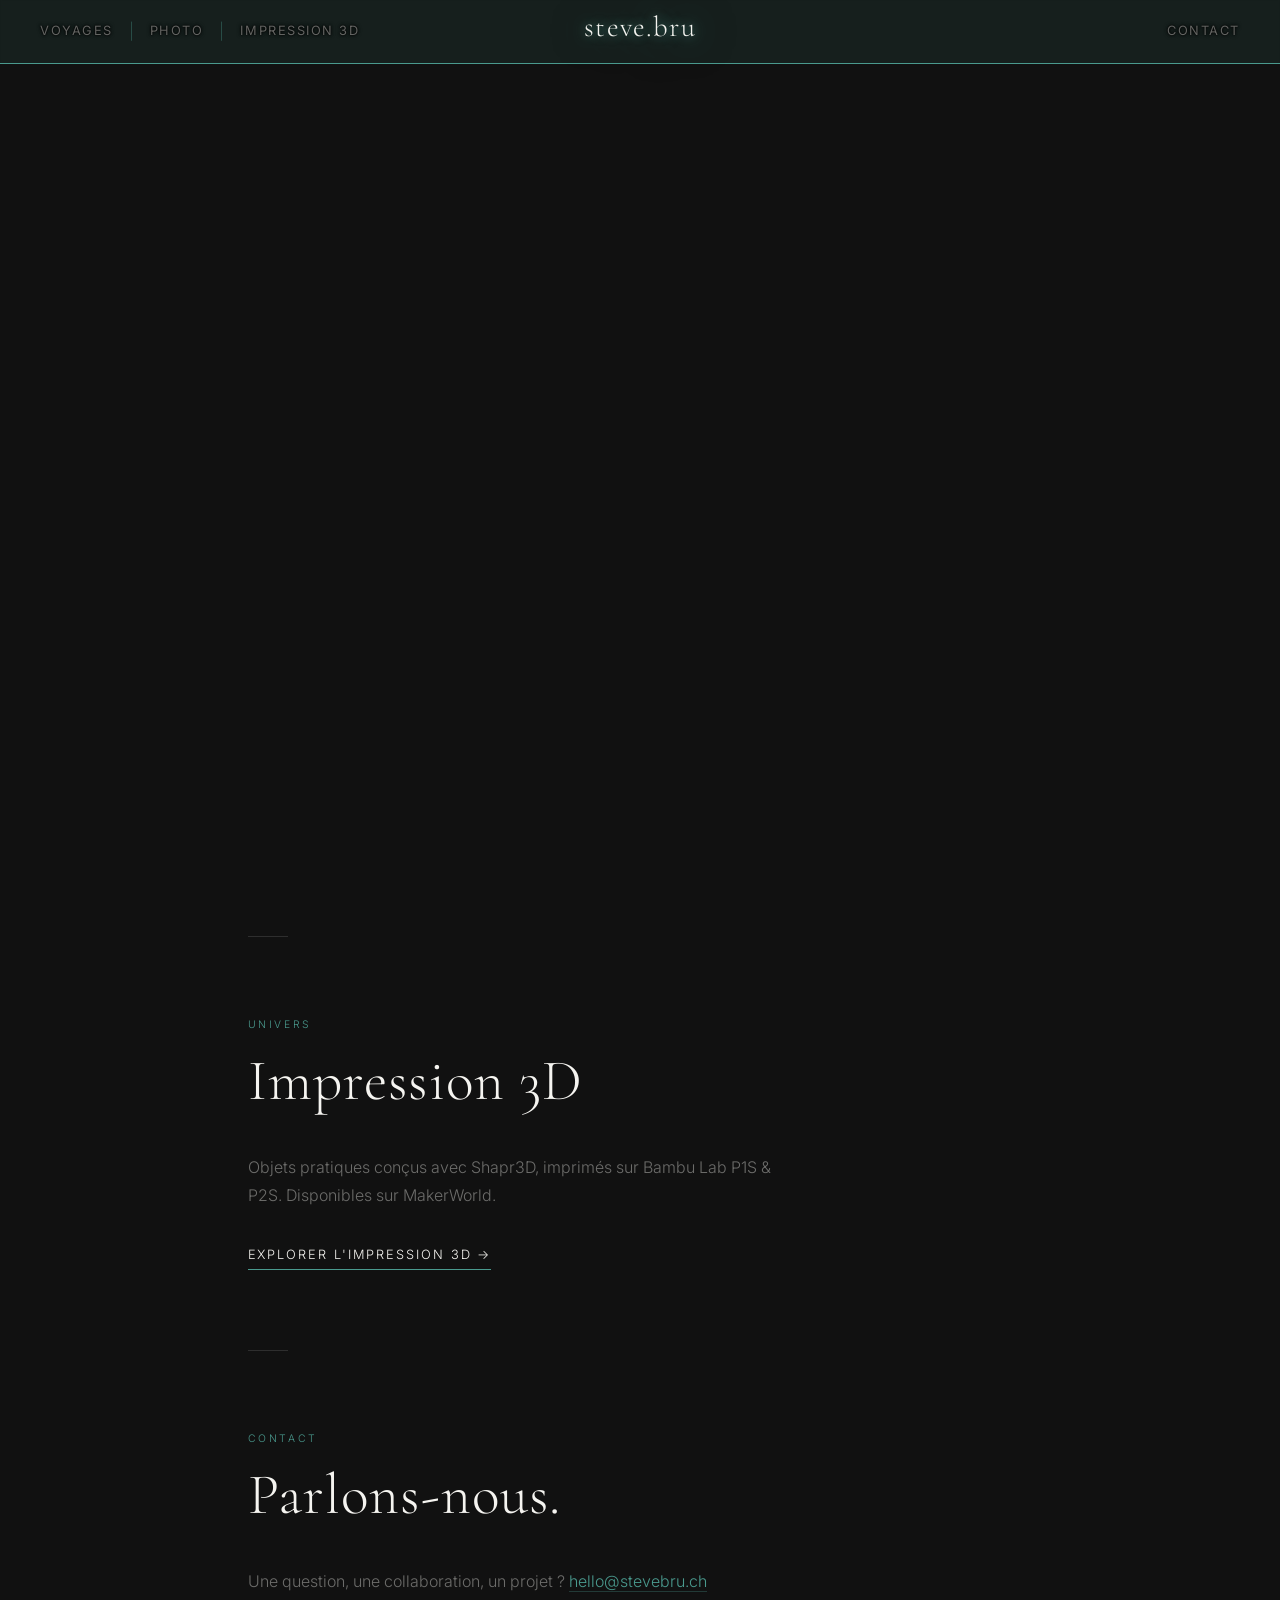
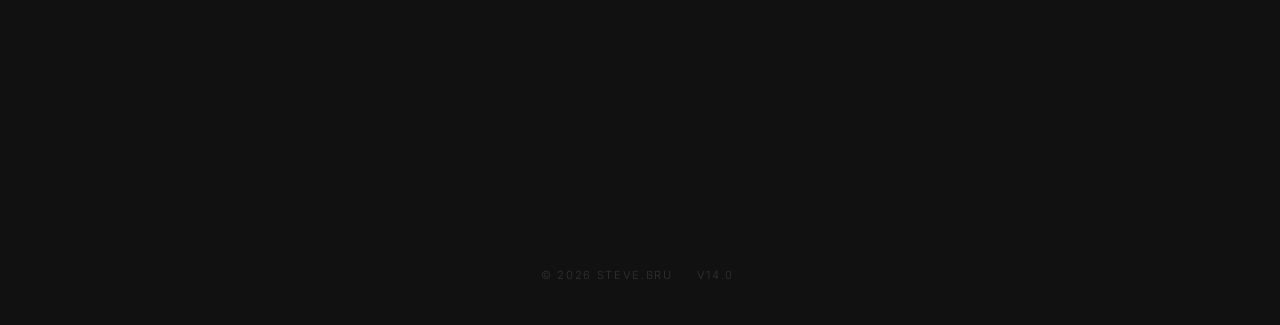
==== commit 63f25d95: "P14 — introduction du footer commun aux pages du site" ====
--- a/index.html
+++ b/index.html
@@ -85,12 +85,11 @@
   </main>
 
   <!-- ── FOOTER ── -->
-  <footer id="site-footer">
-    <span>© 2026 steve.bru</span>
-    <span class="footer-version">v13.0</span>
-  </footer>
+  <!-- Footer centralisé — injecté par footer.js via fetch() (P14) -->
+  <div id="footer-container"></div>
 
   <script src="js/navbar.js"></script>
   <script src="js/main.js"></script>
+  <script src="js/footer.js"></script>
 </body>
 </html>
--- a/css/style.css
+++ b/css/style.css
@@ -20,26 +20,48 @@
                                       utilisée partout où le logo est calé (in-nav, mobile, pages
                                       secondaires). Si tu changes de police/taille → re-mesurer. */
   --transition:              0.55s cubic-bezier(0.22, 1, 0.36, 1);
-  /* Ombres portées de texte sur photo (hero, navbar translucide sur photo).
-     Double couche : une nette/serrée (contours) + une large/diffuse (décolle
-     du fond clair). UN SEUL endroit à régler → se propage partout.
-     ───────────────────────────────────────────────────────────────
-     --hero-text-shadow  : textes FINS (fil d'Ariane, badges, liens navbar)
-     --hero-title-shadow : GROS titres (titre du hero)
-     RÉGLAGE : monter les alphas si les photos sont très claires. */
-   
-  /* 3 couches qui se relaient : contour net (fort) → halo moyen → halo large (doux).
-     Protection renforcée SANS tache opaque. Les 2 variables suivent le même schéma
-     d'alphas (0.9 / 0.6 / 0.4), seuls les flous changent selon la taille du texte. */
-  --hero-text-shadow:  0 1px 2px  rgba(0, 0, 0, 0.9),
-                       0 0 6px    rgba(0, 0, 0, 0.6),
-                       0 0 14px   rgba(0, 0, 0, 0.4);
-  --hero-title-shadow: 0 2px 4px  rgba(0, 0, 0, 0.9),
-                       0 0 14px   rgba(0, 0, 0, 0.6),
-                       0 0 30px   rgba(0, 0, 0, 0.4);
+
+/* ── OMBRES DE TEXTE SUR PHOTO ──────────────────────────────────────
+     text-shadow appliqué aux textes posés sur une photo (hero) ou sur la
+     navbar translucide quand elle passe au-dessus d'une photo. Permet de
+     décoller le texte d'un fond clair/chargé. UN SEUL endroit à régler.
+
+     Principe commun : 3 couches qui se relaient — contour net → halo moyen
+     → halo large — avec des alphas DÉCROISSANTS (rendu dense sans tache
+     opaque). Rayons en `em` → proportionnels à la taille du texte porteur
+     (l'ombre grandit/rétrécit automatiquement avec le font-size).
+
+     4 variables, une par rôle (découplées pour un réglage indépendant) :
+       --hero-text-shadow  : textes fins du hero (fil d'Ariane, badges)
+       --hero-title-shadow : gros titre du hero
+       --logo-shadow       : logo steve.bru
+       --nav-link-shadow   : liens de la navbar
+     RÉGLAGE : monter les alphas / élargir les flous si les photos sont très claires. */
+
+  /* Halo noir prononcé mais serré (peu étalé) — fil d'Ariane + badges. */
+  --hero-text-shadow:  0 0 0.10em rgba(0, 0, 0, 1),
+                       0 0 0.20em rgba(0, 0, 0, 0.9),
+                       0 0 0.35em rgba(0, 0, 0, 0.7);
+
+  /* Halo noir prononcé mais serré — gros titre du hero (même formule). */
+  --hero-title-shadow: 0 0 0.10em rgba(0, 0, 0, 1),
+                       0 0 0.20em rgba(0, 0, 0, 0.9),
+                       0 0 0.35em rgba(0, 0, 0, 0.7);
+
+  /* Halo bleu pétrole (--accent #4a9a8e) prononcé et TRÈS étalé — logo.
+     rgb() en dur car rgba() ne sait pas décomposer une variable hex. */
+  --logo-shadow:       0 0 0.4em  rgba(74, 154, 142, 1),
+                       0 0 1.1em  rgba(74, 154, 142, 0.8),
+                       0 0 2.2em  rgba(74, 154, 142, 0.6);
+
+  /* Halo noir serré — liens navbar (découplé du hero pour réglage autonome). */
+  --nav-link-shadow:   0 0 0.10em rgba(0, 0, 0, 1),
+                       0 0 0.20em rgba(0, 0, 0, 0.9),
+                       0 0 0.35em rgba(0, 0, 0, 0.7);
+  
   --content-width:           1100px;  /* Largeur max du contenu sur toutes les pages */
   --content-padding:         40px;   /* Marge gauche/droite desktop/tablette — modifier ici = change partout */
-  --content-padding-mobile:  20px;   /* Marge gauche/droite mobile  — modifier ici = change partout */
+  --content-padding-mobile:  20px;   /*x§ Marge gauche/droite mobile  — modifier ici = change partout */
 }
 
 /* ── RESET ── */
@@ -137,6 +159,7 @@
   font-size: clamp(4rem, 12vw, 8rem);
   letter-spacing: 0.04em;
   color: var(--text);
+  text-shadow: var(--logo-shadow);   /* P14 — halo présent dès l'état initial (gros logo centré), avant rangement. Hérité tel quel par .in-nav (cascade). */
   cursor: default;
   user-select: none;
   white-space: nowrap;
@@ -170,7 +193,8 @@
      ci-dessus sans le remplacer. */
   translate: 0 var(--logo-nudge);
   cursor: pointer;
-}
+  /* text-shadow hérité du bloc #site-logo principal (cascade) — pas redéclaré ici (DRY). P14 */
+  }
 
 /* Placeholder invisible — même taille que le logo in-nav,
    occupe l'espace dans le flexbox à la place du logo fixed */
@@ -287,6 +311,7 @@
   text-transform: uppercase;
   color: var(--muted);
   transition: color 0.2s;
+  text-shadow: var(--nav-link-shadow);   /* P14 — variable dédiée aux liens navbar (découplée du hero) */
 }
 
 /* Lien actif : hover, ou page en cours (défini par JS) */
@@ -632,6 +657,8 @@
     translate: 0 var(--logo-nudge);
   }
 
+  /* Mobile — le gros logo central est plus petit que sur desktop.
+     text-shadow hérité du bloc #site-logo principal (cascade), pas redéclaré (DRY). P14 */
   #site-logo {
     font-size: clamp(2.8rem, 15vw, 4.5rem);
   }
